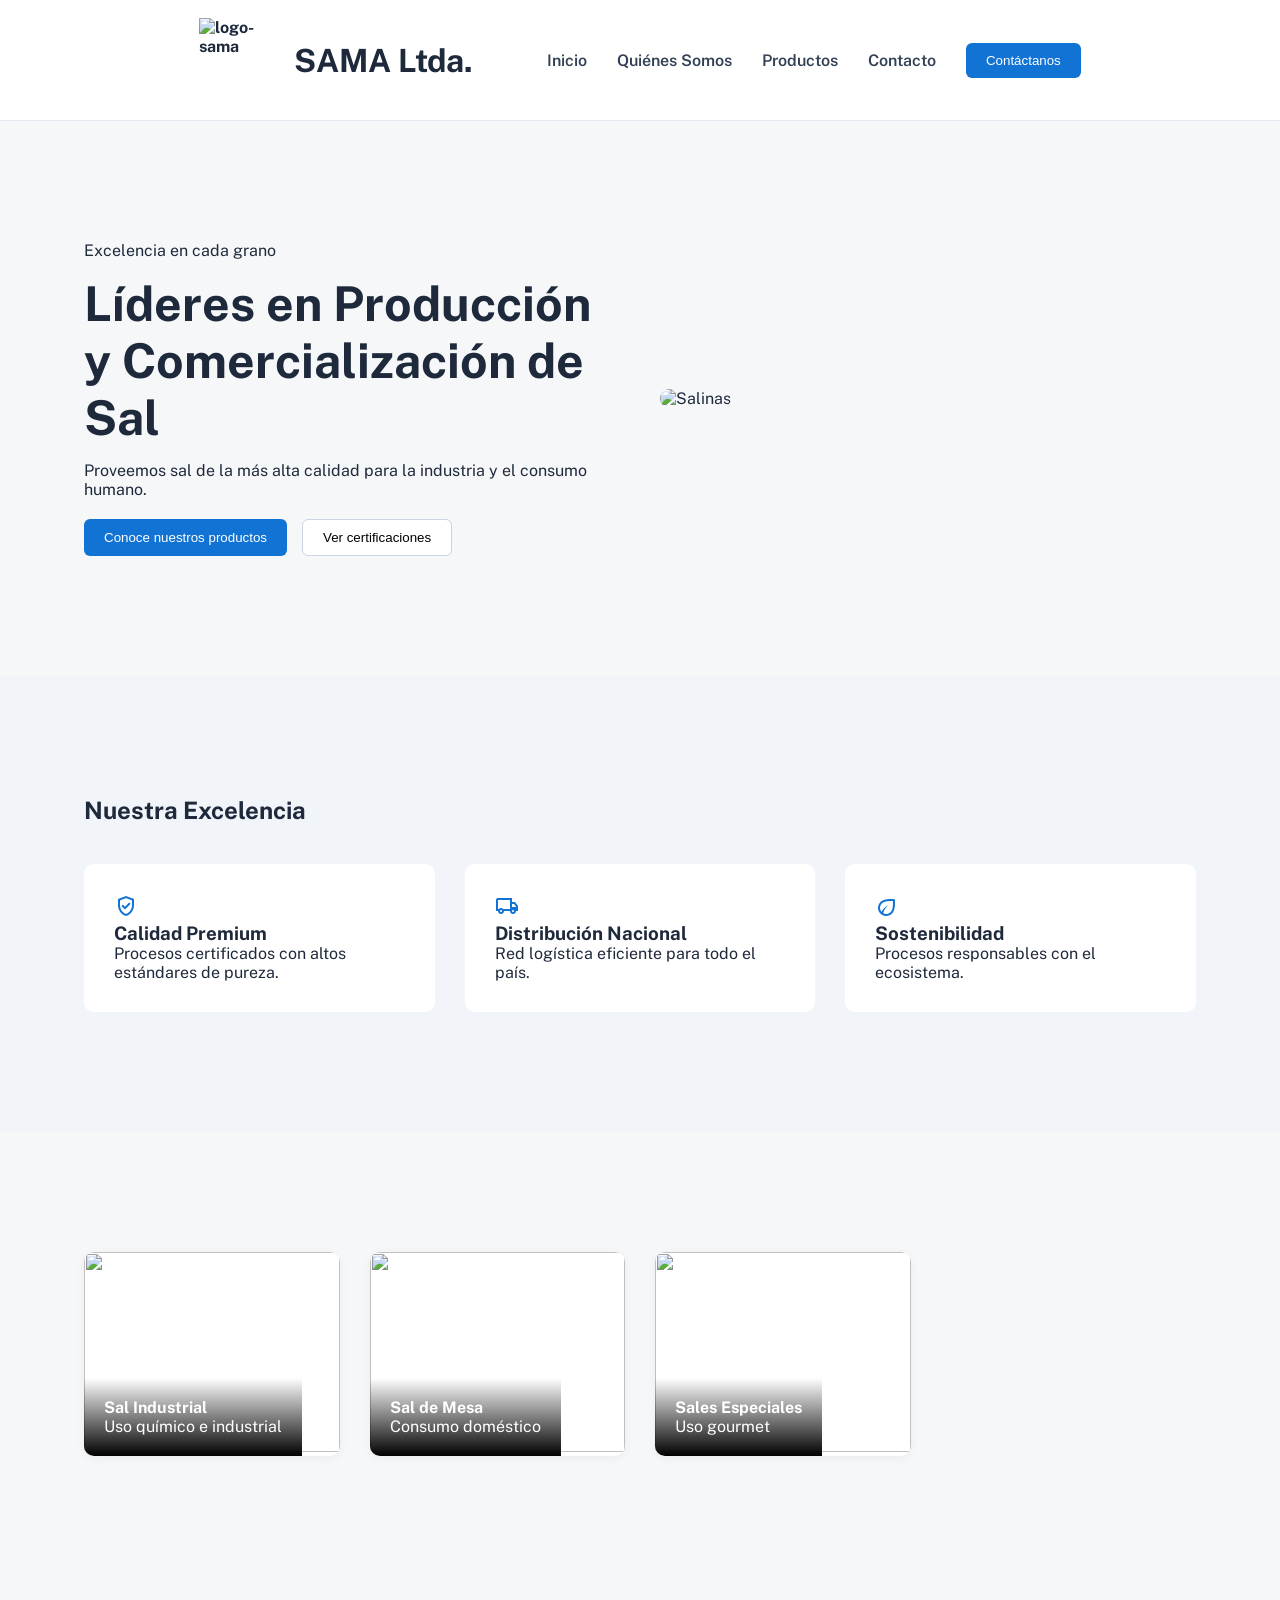
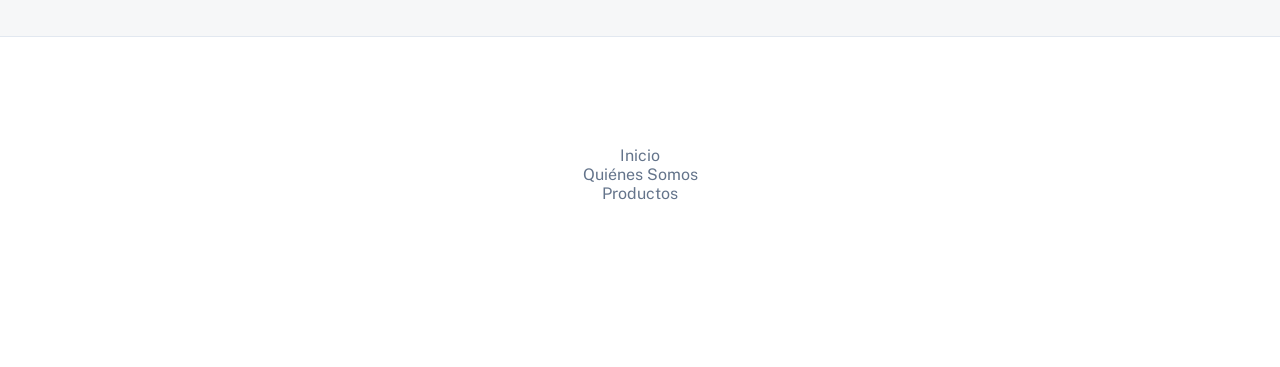
==== index.html @ d06d7b98 "Agregando archivos webpage-borrador SAMA Ltda." ====
<!DOCTYPE html>
<html lang="es">

<head>
<meta charset="UTF-8">
<meta name="viewport" content="width=device-width, initial-scale=1.0">

<title>SAMA Ltda | Producción de Sal</title>

<link rel="stylesheet" href="css/styles.css">
<link rel="stylesheet" href="css/responsive.css">

<link href="https://fonts.googleapis.com/css2?family=Public+Sans:wght@300;400;500;700;900&display=swap" rel="stylesheet">
<link href="https://fonts.googleapis.com/css2?family=Material+Symbols+Outlined" rel="stylesheet">

</head>

<body>

<header class="header">

<div class="container nav-container">

<div class="logo">
<img src="http://samaltda.com/gallery_gen/f4891564b318f2318266f83e5033b9e4.jpg" alt="logo-sama" width="85px" height="85px">
<h1>SAMA Ltda.</h1>
</div>

<nav id="nav-menu" class="nav-menu">

<a href="index.html" class="active">Inicio</a>
<a href="/pages/quienes-somos.html">Quiénes Somos</a>
<a href="/pages/productos.html">Productos</a>
<a href="/pages/contacto.html">Contacto</a>

<button class="btn-primary">Contáctanos</button>

</nav>

<button id="menu-btn" class="menu-btn">
<span class="material-symbols-outlined">menu</span>
</button>

</div>

</header>

<main>

<section class="hero">

<div class="container hero-grid">

<div class="hero-content">

<span class="hero-label">Excelencia en cada grano</span>

<h1>
Líderes en Producción y Comercialización de Sal
</h1>

<p>
Proveemos sal de la más alta calidad para la industria y el consumo humano.
</p>

<div class="hero-buttons">

<button class="btn-primary">
Conoce nuestros productos
</button>

<button class="btn-secondary">
Ver certificaciones
</button>

</div>

</div>

<div class="hero-image">

<img src="img/salinas.jpg" alt="Salinas">

</div>

</div>

</section>

<section class="features">

<div class="container">

<h2>Nuestra Excelencia</h2>

<div class="features-grid">

<div class="feature-card">

<span class="material-symbols-outlined icon">
verified_user
</span>

<h3>Calidad Premium</h3>

<p>
Procesos certificados con altos estándares de pureza.
</p>

</div>

<div class="feature-card">

<span class="material-symbols-outlined icon">
local_shipping
</span>

<h3>Distribución Nacional</h3>

<p>
Red logística eficiente para todo el país.
</p>

</div>

<div class="feature-card">

<span class="material-symbols-outlined icon">
eco
</span>

<h3>Sostenibilidad</h3>

<p>
Procesos responsables con el ecosistema.
</p>

</div>

</div>

</div>

</section>

<section class="products-preview">

<div class="container">

<div class="products-grid">

<div class="product-card">

<img src="img/sal-industrial.jpg">

<div class="product-info">

<h4>Sal Industrial</h4>

<p>Uso químico e industrial</p>

</div>

</div>

<div class="product-card">

<img src="img/sal-mesa.jpg">

<div class="product-info">

<h4>Sal de Mesa</h4>

<p>Consumo doméstico</p>

</div>

</div>

<div class="product-card">

<img src="img/sal-gourmet.jpg">

<div class="product-info">

<h4>Sales Especiales</h4>

<p>Uso gourmet</p>

</div>

</div>

</div>

</div>

</section>

</main>

<footer class="footer">

<div class="container footer-grid">

<div>

<h3>SAMA Ltda.</h3>

<p>
Líderes en la industria salinera con más de 25 años de experiencia.
</p>

</div>

<div>

<h4>Navegación</h4>

<ul>
<li><a href="index.html">Inicio</a></li>
<li><a href="quienes-somos.html">Quiénes Somos</a></li>
<li><a href="productos.html">Productos</a></li>
</ul>

</div>

<div>

<h4>Contacto</h4>

<ul>
<li>contacto@samaltda.com</li>
<li>+57 300 000 0000</li>
</ul>

</div>

</div>


<p class="copyright">
© 2026 SAMA Ltda. – Todos los derechos reservados.
</p><br>
<small>Powered by Fidian Peralta López</small>

</footer>

<script src="/css/js/menu.js"></script>

</body>
</html>
---- css/styles.css ----
*{
margin:0;
padding:0;
box-sizing:border-box;
}

body{
font-family:'Public Sans', sans-serif;
background:#f6f7f8;
color:#1e293b;
}

.container{
width:90%;
max-width:1200px;
margin:auto;
}

.header{
background:white;
border-bottom:1px solid #e5e7eb;
position:sticky;
top:0;
z-index:100;
}

.nav-container{
display:flex;
justify-content:space-between;
align-items:center;
height:70px;
}

.logo{
display:flex;
align-items:center;
gap:10px;
font-weight:bold;
}

.nav-menu{
display:flex;
gap:30px;
align-items:center;
}

.nav-menu a{
text-decoration:none;
color:#334155;
font-weight:600;
}

.btn-primary{
background:#1173d4;
color:white;
padding:10px 20px;
border:none;
border-radius:6px;
cursor:pointer;
}

.btn-secondary{
border:1px solid #cbd5e1;
background:white;
padding:10px 20px;
border-radius:6px;
}

.menu-btn{
display:none;
background:none;
border:none;
cursor:pointer;
}

.hero{
padding:80px 0;
}

.hero-grid{
display:grid;
grid-template-columns:1fr 1fr;
gap:40px;
align-items:center;
}

.hero-content h1{
font-size:3rem;
margin:15px 0;
}

.hero-buttons{
display:flex;
gap:15px;
margin-top:20px;
}

.hero-image img{
width:100%;
border-radius:12px;
}

.features{
padding:80px 0;
background:#f1f5f9;
}

.features-grid{
display:grid;
grid-template-columns:repeat(3,1fr);
gap:30px;
margin-top:40px;
}

.feature-card{
background:white;
padding:30px;
border-radius:10px;
}

.icon{
color:#1173d4;
font-size:40px;
}

.products-preview{
padding:80px 0;
}

.products-grid{
display:grid;
grid-template-columns:repeat(3,1fr);
gap:30px;
}

.product-card{
position:relative;
overflow:hidden;
border-radius:12px;
}

.product-card img{
width:100%;
}

.product-info{
position:absolute;
bottom:0;
color:white;
padding:20px;
background:linear-gradient(transparent,black);
}

.footer{
background:#0f172a;
color:white;
padding:60px 0;
}

.footer-grid{
display:grid;
grid-template-columns:repeat(3,1fr);
gap:40px;
}

/*.footer a{
color:white;
text-decoration:none;
}*/

.copyright{
text-align:center;
margin-top:40px;
font-size:14px;
}

.about-hero{
padding:100px 0;
}

.text-primary{
color:#1173d4;
}

.hero-badge{
position:absolute;
bottom:-20px;
left:-20px;
background:white;
padding:20px;
border-radius:10px;
display:flex;
gap:10px;
align-items:center;
box-shadow:0 10px 25px rgba(0,0,0,0.1);
}

.mission-section{
background:#f1f5f9;
padding:80px 0;
}

.mission-grid{
display:grid;
grid-template-columns:1fr 1fr;
gap:40px;
}

.mission-card{
background:white;
padding:40px;
border-radius:10px;
}

.history-section{
padding:100px 0;
}

.history-grid{
display:grid;
grid-template-columns:1fr 1fr;
gap:50px;
align-items:center;
}

.history-stats{
display:flex;
gap:40px;
margin-top:20px;
}

.history-stats strong{
font-size:2rem;
}

.history-gallery{
display:grid;
grid-template-columns:1fr 1fr;
gap:15px;
}

.history-gallery img{
width:100%;
border-radius:10px;
}

.quality-section{
background:#0f172a;
color:white;
padding:100px 0;
}

.quality-title{
text-align:center;
margin-bottom:50px;
}

.quality-grid{
display:grid;
grid-template-columns:repeat(3,1fr);
gap:40px;
text-align:center;
}

.quality-card span{
font-size:50px;
color:#1173d4;
}

.products-page{
padding:80px 0;
}

.products-title{
margin-bottom:40px;
}

.products-title h1{
font-size:3rem;
margin-bottom:10px;
}

.products-title p{
color:#64748b;
max-width:600px;
}

.product-filters{
display:flex;
gap:10px;
margin-bottom:40px;
flex-wrap:wrap;
}

.product-filters button{
padding:10px 18px;
border:1px solid #e2e8f0;
background:white;
border-radius:6px;
cursor:pointer;
}

.filter-active{
background:#1173d4;
color:white;
}

.products-grid{
display:grid;
grid-template-columns:repeat(4,1fr);
gap:30px;
}

.product-card{
background:white;
border-radius:10px;
overflow:hidden;
box-shadow:0 2px 10px rgba(0,0,0,0.05);
transition:0.3s;
}

.product-card:hover{
transform:translateY(-5px);
box-shadow:0 10px 20px rgba(0,0,0,0.1);
}

.product-card img{
width:100%;
height:200px;
object-fit:cover;
}

.product-content{
padding:20px;
display:flex;
flex-direction:column;
height:100%;
}

.product-content h3{
margin-bottom:10px;
}

.product-content p{
color:#64748b;
font-size:14px;
margin-bottom:15px;
}

.product-uses strong{
font-size:12px;
text-transform:uppercase;
color:#1173d4;
}

.product-btn{
margin-top:20px;
display:flex;
align-items:center;
justify-content:center;
gap:5px;
}

.featured-product{
margin-top:80px;
}

.featured-grid{
display:grid;
grid-template-columns:1fr 1fr;
gap:40px;
background:white;
border-radius:12px;
overflow:hidden;
}

.featured-grid img{
width:100%;
height:100%;
object-fit:cover;
}

.featured-content{
padding:40px;
}

.featured-label{
color:#1173d4;
font-weight:bold;
font-size:12px;
text-transform:uppercase;
}

.featured-content h2{
font-size:2rem;
margin:10px 0;
}

.featured-actions{
display:flex;
gap:20px;
margin-top:20px;
align-items:center;
}

*{
margin:0;
padding:0;
box-sizing:border-box;
}

body{
font-family:"Public Sans",sans-serif;
background:#f6f7f8;
color:#1e293b;
}

/* HEADER */

.header{
display:flex;
justify-content:space-between;
align-items:center;
padding:20px 10%;
background:white;
border-bottom:1px solid #e2e8f0;
}

.logo{
display:flex;
align-items:center;
gap:10px;
font-weight:700;
}

.logo span{
color:#1173d4;
font-size:32px;
}

.nav{
display:flex;
gap:25px;
}

.nav a{
text-decoration:none;
color:#475569;
font-weight:500;
}

.nav a.active{
color:#1173d4;
}

/* CONTENEDOR */

.container{
max-width:1200px;
margin:auto;
padding:40px 20px;
}

/* INTRO */

.intro h1{
font-size:40px;
margin-bottom:15px;
}

.intro p{
max-width:700px;
color:#64748b;
}

/* GRID */

.contact-grid{
display:grid;
grid-template-columns:1fr 1fr;
gap:50px;
margin-top:40px;
}

/* FORMULARIO */

.form-card{
background:white;
padding:30px;
border-radius:10px;
border:1px solid #e2e8f0;
}

.form-card h2{
margin-bottom:20px;
}

.form-row{
display:flex;
gap:20px;
}

.form-group{
display:flex;
flex-direction:column;
margin-bottom:15px;
width:100%;
}

.form-group label{
font-size:14px;
margin-bottom:5px;
font-weight:600;
}

.form-group input,
.form-group textarea{
padding:12px;
border-radius:6px;
border:1px solid #cbd5e1;
font-size:14px;
}

/* BOTÓN */

.btn{
width:100%;
padding:14px;
background:#1173d4;
color:white;
border:none;
border-radius:8px;
font-weight:600;
cursor:pointer;
}

.btn:hover{
background:#0f63b5;
}

/* INFO */

.info{
display:flex;
flex-direction:column;
gap:20px;
}

.contact-card{
display:flex;
align-items:center;
gap:15px;
background:#e8f1fb;
padding:15px;
border-radius:8px;
}

.contact-card span{
background:#1173d4;
color:white;
padding:10px;
border-radius:6px;
}

/* OFICINA */

.office{
background:white;
padding:25px;
border-radius:10px;
border:1px solid #e2e8f0;
}

.office h2{
margin-bottom:10px;
}

.map{
margin-top:15px;
height:250px;
overflow:hidden;
border-radius:8px;
}

.map iframe{
width:100%;
height:100%;
border:none;
}

.schedule{
margin-top:10px;
color:#64748b;
}

/* FOOTER */

.footer{
margin-top:60px;
padding:30px;
text-align:center;
border-top:1px solid #e2e8f0;
background:white;
}

.footer div{
margin-top:10px;
}

.footer a{
margin:0 10px;
color:#64748b;
text-decoration:none;
}

/* RESPONSIVE */
---- css/responsive.css ----
@media(max-width:900px){

.hero-grid{
grid-template-columns:1fr;
}

.features-grid{
grid-template-columns:1fr;
}

.products-grid{
grid-template-columns:1fr;
}

.footer-grid{
grid-template-columns:1fr;
}

.nav-menu{
display:none;
flex-direction:column;
position:absolute;
top:70px;
left:0;
background:white;
width:100%;
padding:20px;
}

.nav-menu.active{
display:flex;
}

.menu-btn{
display:block;
}

}

@media(max-width:900px){

.mission-grid{
grid-template-columns:1fr;
}

.history-grid{
grid-template-columns:1fr;
}

.quality-grid{
grid-template-columns:1fr;
}

.hero-badge{
display:none;
}

}

@media(max-width:1000px){

.products-grid{
grid-template-columns:repeat(2,1fr);
}

.featured-grid{
grid-template-columns:1fr;
}

}

@media(max-width:600px){

.products-grid{
grid-template-columns:1fr;
}

}

@media(max-width:900px){

.contact-grid{
grid-template-columns:1fr;
}

.form-row{
flex-direction:column;
}

.header{
flex-direction:column;
gap:10px;
}

}
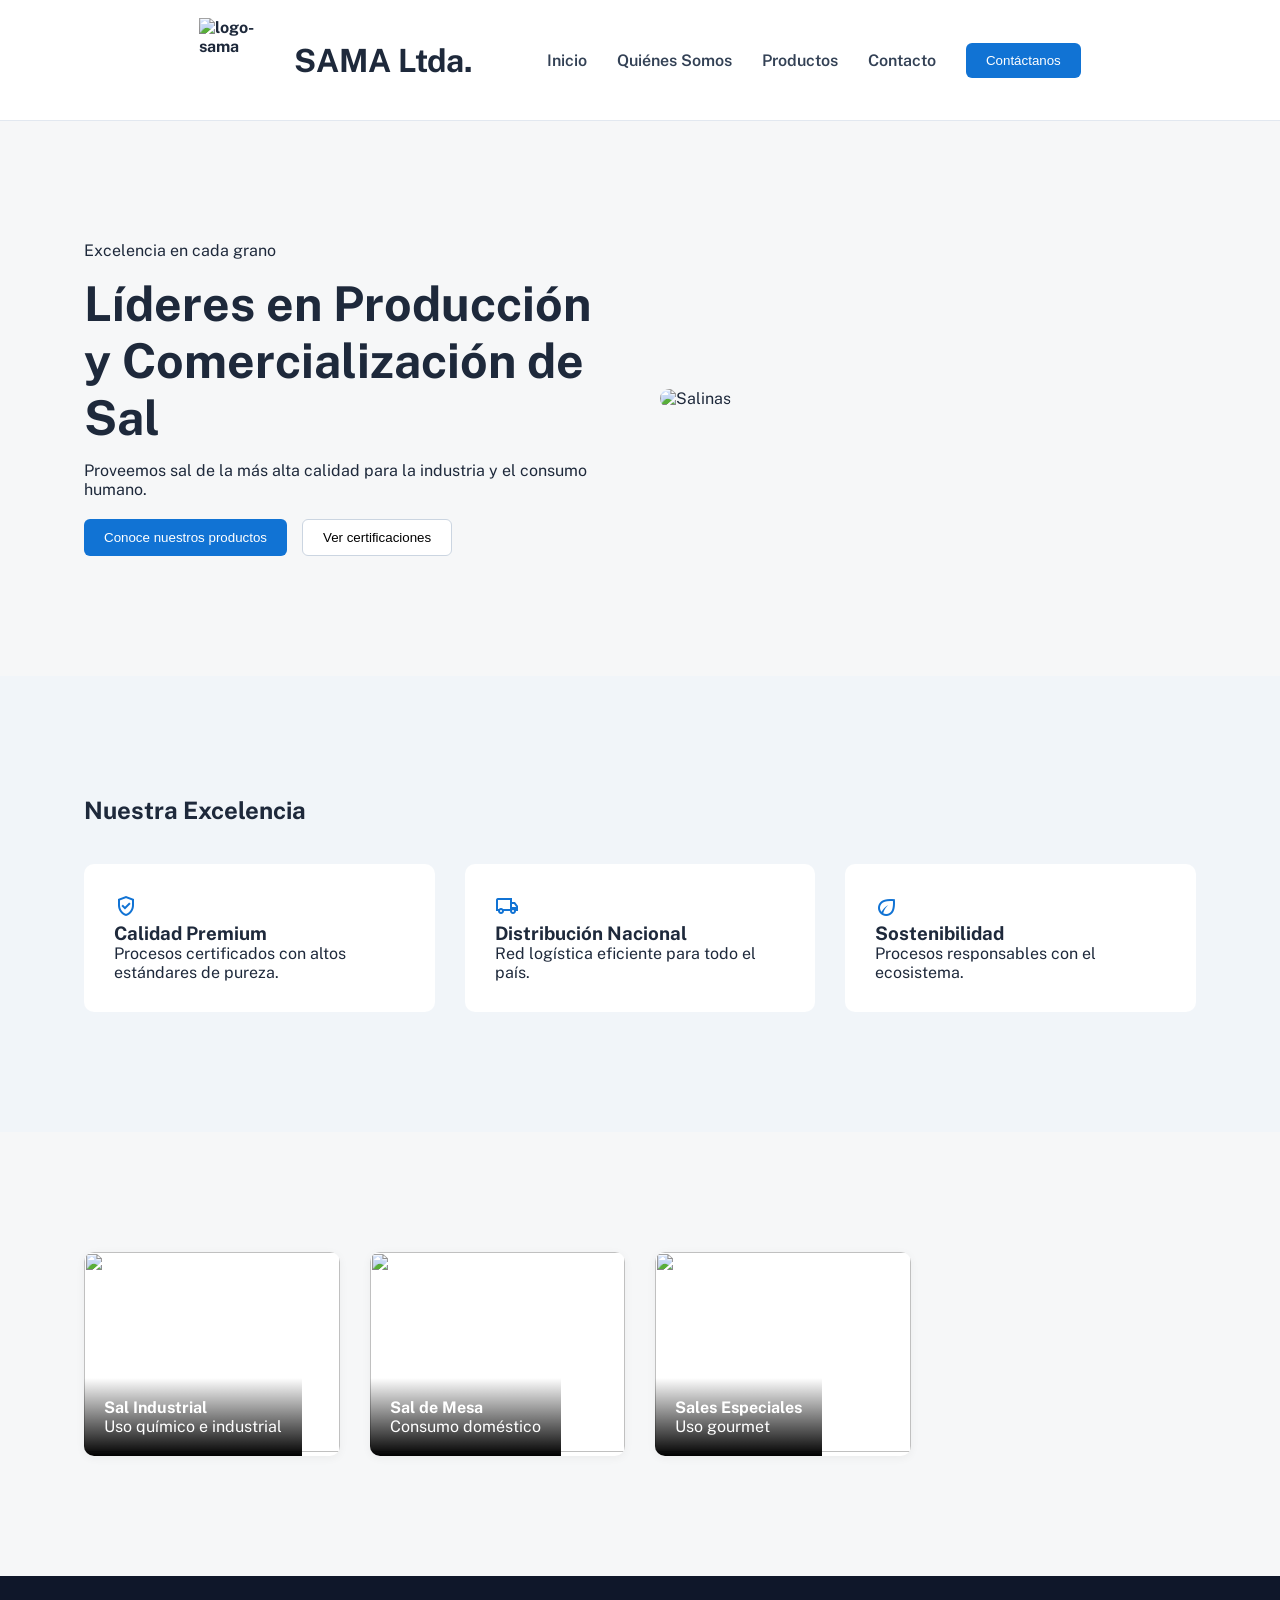
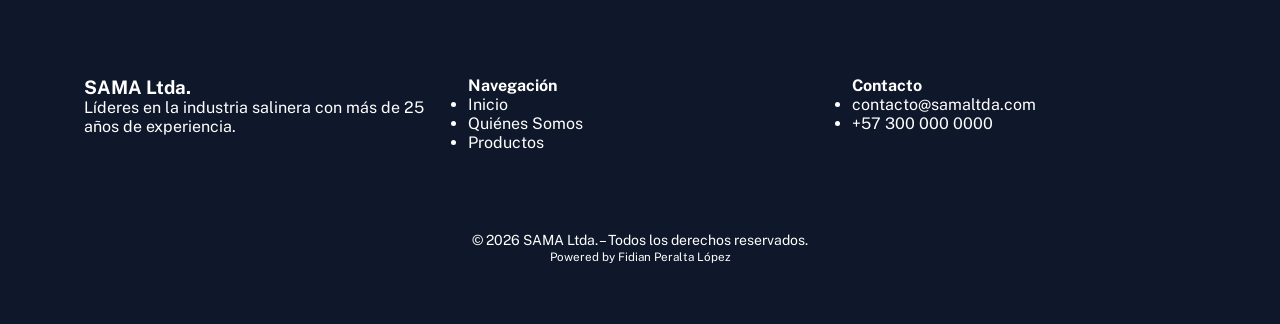
==== commit dd4abdb4: "Corrigiendo el prettier del código" ====
--- a/index.html
+++ b/index.html
@@ -2,251 +2,194 @@
 <html lang="es">
 
 <head>
-<meta charset="UTF-8">
-<meta name="viewport" content="width=device-width, initial-scale=1.0">
-
-<title>SAMA Ltda | Producción de Sal</title>
-
-<link rel="stylesheet" href="css/styles.css">
-<link rel="stylesheet" href="css/responsive.css">
-
-<link href="https://fonts.googleapis.com/css2?family=Public+Sans:wght@300;400;500;700;900&display=swap" rel="stylesheet">
-<link href="https://fonts.googleapis.com/css2?family=Material+Symbols+Outlined" rel="stylesheet">
-
+    <meta charset="UTF-8">
+    <meta name="viewport" content="width=device-width, initial-scale=1.0">
+    <title>SAMA Ltda | Producción de Sal</title>
+    <link rel="stylesheet" href="css/styles.css">
+    <link rel="stylesheet" href="css/responsive.css">
+    <link href="https://fonts.googleapis.com/css2?family=Public+Sans:wght@300;400;500;700;900&display=swap" rel="stylesheet">
+    <link href="https://fonts.googleapis.com/css2?family=Material+Symbols+Outlined" rel="stylesheet">
 </head>
 
 <body>
+    <header class="header">
+        <div class="container nav-container">
 
-<header class="header">
+            <div class="logo">
+                <img src="http://samaltda.com/gallery_gen/f4891564b318f2318266f83e5033b9e4.jpg" alt="logo-sama" width="85px" height="85px">
+                <h1>SAMA Ltda.</h1>
+            </div>
 
-<div class="container nav-container">
+            <nav id="nav-menu" class="nav-menu">
+                <a href="index.html" class="active">Inicio</a>
+                <a href="/pages/quienes-somos.html">Quiénes Somos</a>
+                <a href="/pages/productos.html">Productos</a>
+                <a href="/pages/contacto.html">Contacto</a>
+                <button class="btn-primary">Contáctanos</button>
+            </nav>
 
-<div class="logo">
-<img src="http://samaltda.com/gallery_gen/f4891564b318f2318266f83e5033b9e4.jpg" alt="logo-sama" width="85px" height="85px">
-<h1>SAMA Ltda.</h1>
-</div>
+            <button id="menu-btn" class="menu-btn">
+                <span class="material-symbols-outlined">menu</span>
+            </button>
+        </div>
+    </header>
 
-<nav id="nav-menu" class="nav-menu">
+    <main>
+        <section class="hero">
+            <div class="container hero-grid">
+                <div class="hero-content">
+                    <span class="hero-label">Excelencia en cada grano</span>
+                    <h1>Líderes en Producción y Comercialización de Sal</h1>
+                    <p>Proveemos sal de la más alta calidad para la industria y el consumo humano.</p>
+                    <div class="hero-buttons">
+                        <button class="btn-primary">Conoce nuestros productos</button>
+                        <button class="btn-secondary">Ver certificaciones</button>
+                    </div>
+                </div>
 
-<a href="index.html" class="active">Inicio</a>
-<a href="/pages/quienes-somos.html">Quiénes Somos</a>
-<a href="/pages/productos.html">Productos</a>
-<a href="/pages/contacto.html">Contacto</a>
+                <div class="hero-image">
+                    <img src="https://www.semana.com/resizer/dBWEmVdp8KTfyrgP4Wg1_u69P3k=/1280x720/smart/filters:format(jpg):quality(80)/cloudfront-us-east-1.images.arcpublishing.com/semana/AMUCGOQCUVFAFHEULSF5IHHKMQ.jpg" alt="Salinas">
+                </div>
+            </div>
+        </section>
 
-<button class="btn-primary">Contáctanos</button>
+        <section class="features">
 
-</nav>
+        <div class="container">
 
-<button id="menu-btn" class="menu-btn">
-<span class="material-symbols-outlined">menu</span>
-</button>
+        <h2>Nuestra Excelencia</h2>
 
-</div>
+        <div class="features-grid">
 
-</header>
+        <div class="feature-card">
 
-<main>
+        <span class="material-symbols-outlined icon">
+        verified_user
+        </span>
 
-<section class="hero">
+        <h3>Calidad Premium</h3>
 
-<div class="container hero-grid">
+        <p>
+        Procesos certificados con altos estándares de pureza.
+        </p>
 
-<div class="hero-content">
+        </div>
 
-<span class="hero-label">Excelencia en cada grano</span>
+        <div class="feature-card">
 
-<h1>
-Líderes en Producción y Comercialización de Sal
-</h1>
+        <span class="material-symbols-outlined icon">
+        local_shipping
+        </span>
 
-<p>
-Proveemos sal de la más alta calidad para la industria y el consumo humano.
-</p>
+        <h3>Distribución Nacional</h3>
 
-<div class="hero-buttons">
+        <p>
+        Red logística eficiente para todo el país.
+        </p>
 
-<button class="btn-primary">
-Conoce nuestros productos
-</button>
+        </div>
 
-<button class="btn-secondary">
-Ver certificaciones
-</button>
+        <div class="feature-card">
 
-</div>
+        <span class="material-symbols-outlined icon">
+        eco
+        </span>
 
-</div>
+        <h3>Sostenibilidad</h3>
 
-<div class="hero-image">
+        <p>
+        Procesos responsables con el ecosistema.
+        </p>
 
-<img src="img/salinas.jpg" alt="Salinas">
+        </div>
 
-</div>
+        </div>
 
-</div>
+        </div>
 
-</section>
+        </section>
 
-<section class="features">
+        <section class="products-preview">
 
-<div class="container">
+        <div class="container">
 
-<h2>Nuestra Excelencia</h2>
+        <div class="products-grid">
 
-<div class="features-grid">
+        <div class="product-card">
 
-<div class="feature-card">
+        <img src="img/sal-industrial.jpg">
 
-<span class="material-symbols-outlined icon">
-verified_user
-</span>
+        <div class="product-info">
 
-<h3>Calidad Premium</h3>
+        <h4>Sal Industrial</h4>
 
-<p>
-Procesos certificados con altos estándares de pureza.
-</p>
+        <p>Uso químico e industrial</p>
 
-</div>
+        </div>
 
-<div class="feature-card">
+        </div>
 
-<span class="material-symbols-outlined icon">
-local_shipping
-</span>
+        <div class="product-card">
 
-<h3>Distribución Nacional</h3>
+        <img src="img/sal-mesa.jpg">
 
-<p>
-Red logística eficiente para todo el país.
-</p>
+        <div class="product-info">
 
-</div>
+        <h4>Sal de Mesa</h4>
 
-<div class="feature-card">
+        <p>Consumo doméstico</p>
 
-<span class="material-symbols-outlined icon">
-eco
-</span>
+        </div>
 
-<h3>Sostenibilidad</h3>
+        </div>
 
-<p>
-Procesos responsables con el ecosistema.
-</p>
+        <div class="product-card">
 
-</div>
+        <img src="img/sal-gourmet.jpg">
 
-</div>
+        <div class="product-info">
 
-</div>
+        <h4>Sales Especiales</h4>
 
-</section>
+        <p>Uso gourmet</p>
 
-<section class="products-preview">
+        </div>
 
-<div class="container">
+        </div>
 
-<div class="products-grid">
+        </div>
 
-<div class="product-card">
+        </div>
 
-<img src="img/sal-industrial.jpg">
+        </section>
+    </main>
 
-<div class="product-info">
+    <footer class="footer">
+        <div class="container footer-grid">
+            <div>
+                <h3>SAMA Ltda.</h3>
+                <p>Líderes en la industria salinera con más de 25 años de experiencia.</p>
+            </div>
 
-<h4>Sal Industrial</h4>
+            <div>
+                <h4>Navegación</h4>
+                <ul>
+                    <li><a href="index.html">Inicio</a></li>
+                    <li><a href="quienes-somos.html">Quiénes Somos</a></li>
+                    <li><a href="productos.html">Productos</a></li>
+                </ul>
+            </div>
 
-<p>Uso químico e industrial</p>
-
-</div>
-
-</div>
-
-<div class="product-card">
-
-<img src="img/sal-mesa.jpg">
-
-<div class="product-info">
-
-<h4>Sal de Mesa</h4>
-
-<p>Consumo doméstico</p>
-
-</div>
-
-</div>
-
-<div class="product-card">
-
-<img src="img/sal-gourmet.jpg">
-
-<div class="product-info">
-
-<h4>Sales Especiales</h4>
-
-<p>Uso gourmet</p>
-
-</div>
-
-</div>
-
-</div>
-
-</div>
-
-</section>
-
-</main>
-
-<footer class="footer">
-
-<div class="container footer-grid">
-
-<div>
-
-<h3>SAMA Ltda.</h3>
-
-<p>
-Líderes en la industria salinera con más de 25 años de experiencia.
-</p>
-
-</div>
-
-<div>
-
-<h4>Navegación</h4>
-
-<ul>
-<li><a href="index.html">Inicio</a></li>
-<li><a href="quienes-somos.html">Quiénes Somos</a></li>
-<li><a href="productos.html">Productos</a></li>
-</ul>
-
-</div>
-
-<div>
-
-<h4>Contacto</h4>
-
-<ul>
-<li>contacto@samaltda.com</li>
-<li>+57 300 000 0000</li>
-</ul>
-
-</div>
-
-</div>
-
-
-<p class="copyright">
-© 2026 SAMA Ltda. – Todos los derechos reservados.
-</p><br>
-<small>Powered by Fidian Peralta López</small>
-
-</footer>
-
-<script src="/css/js/menu.js"></script>
-
+            <div>
+                <h4>Contacto</h4>
+                <ul>
+                <li>contacto@samaltda.com</li>
+                <li>+57 300 000 0000</li>
+            </ul>
+            </div>
+        </div>
+        <p class="copyright">© 2026 SAMA Ltda. – Todos los derechos reservados. <br><small>Powered by Fidian Peralta López</small></p>
+    </footer>
+    <script src="/css/js/menu.js"></script>
 </body>
 </html>
--- a/css/styles.css
+++ b/css/styles.css
@@ -163,10 +163,10 @@
 gap:40px;
 }
 
-/*.footer a{
+.footer a{
 color:white;
 text-decoration:none;
-}*/
+}
 
 .copyright{
 text-align:center;
@@ -595,7 +595,7 @@
 
 /* FOOTER */
 
-.footer{
+/*.footer{
 margin-top:60px;
 padding:30px;
 text-align:center;
@@ -611,7 +611,7 @@
 margin:0 10px;
 color:#64748b;
 text-decoration:none;
-}
+}*/
 
 /* RESPONSIVE */
 
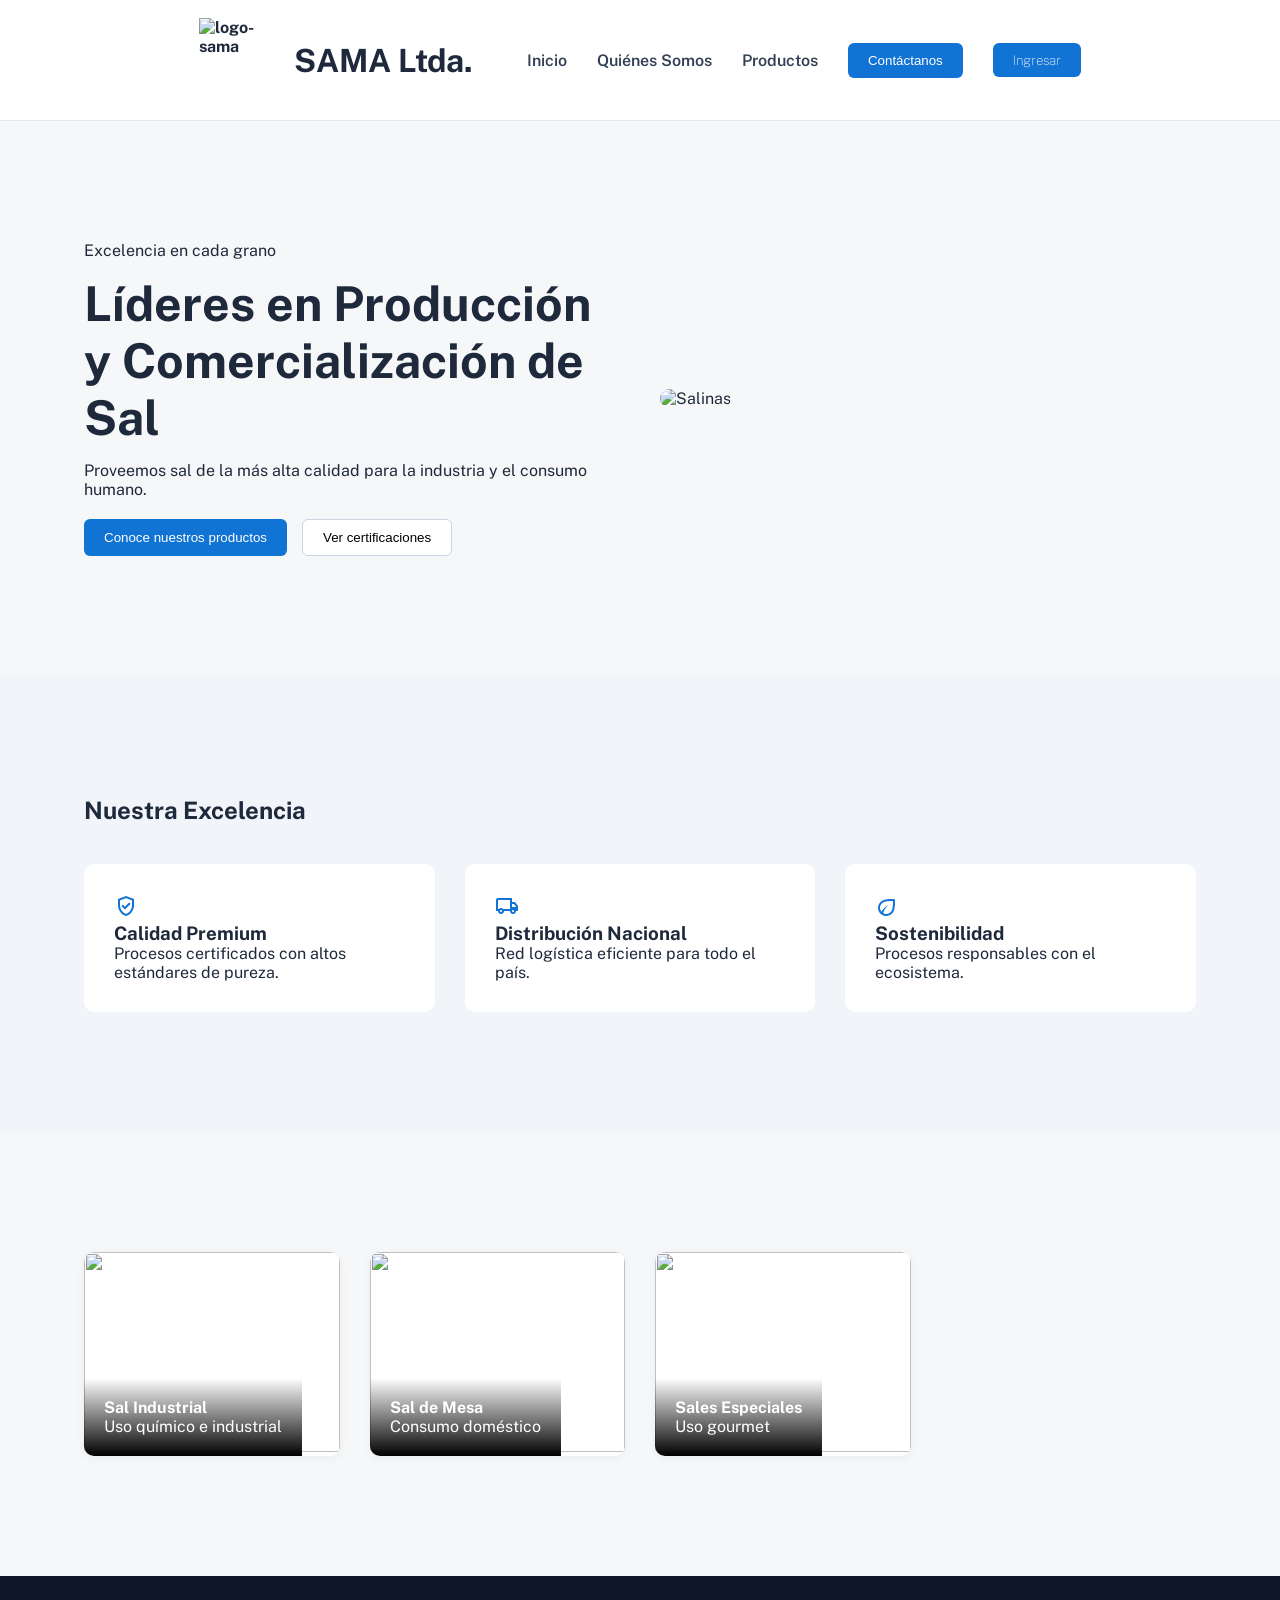
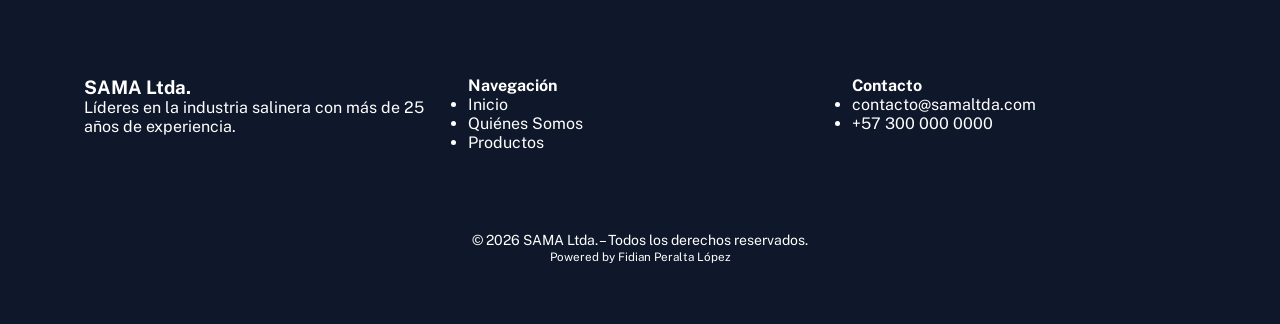
==== commit 96f8a2f2: "Agregando login y recovery" ====
--- a/index.html
+++ b/index.html
@@ -24,8 +24,8 @@
                 <a href="index.html" class="active">Inicio</a>
                 <a href="/pages/quienes-somos.html">Quiénes Somos</a>
                 <a href="/pages/productos.html">Productos</a>
-                <a href="/pages/contacto.html">Contacto</a>
-                <button class="btn-primary">Contáctanos</button>
+                <a href="/pages/contacto.html"><button class="btn-primary">Contáctanos</button></a>                
+                <a href="/pages/login.html" target="_blank" rel="noopener noreferrer">Ingresar</a>
             </nav>
 
             <button id="menu-btn" class="menu-btn">
--- a/css/styles.css
+++ b/css/styles.css
@@ -57,6 +57,16 @@
 border:none;
 border-radius:6px;
 cursor:pointer;
+}
+.nav-menu > :nth-child(5){
+background:#1173d4;
+color:white;
+padding:9px 20px;
+border:none;
+border-radius:6px;
+cursor:pointer;
+font-weight: lighter;
+font-size: smaller;
 }
 
 .btn-secondary{
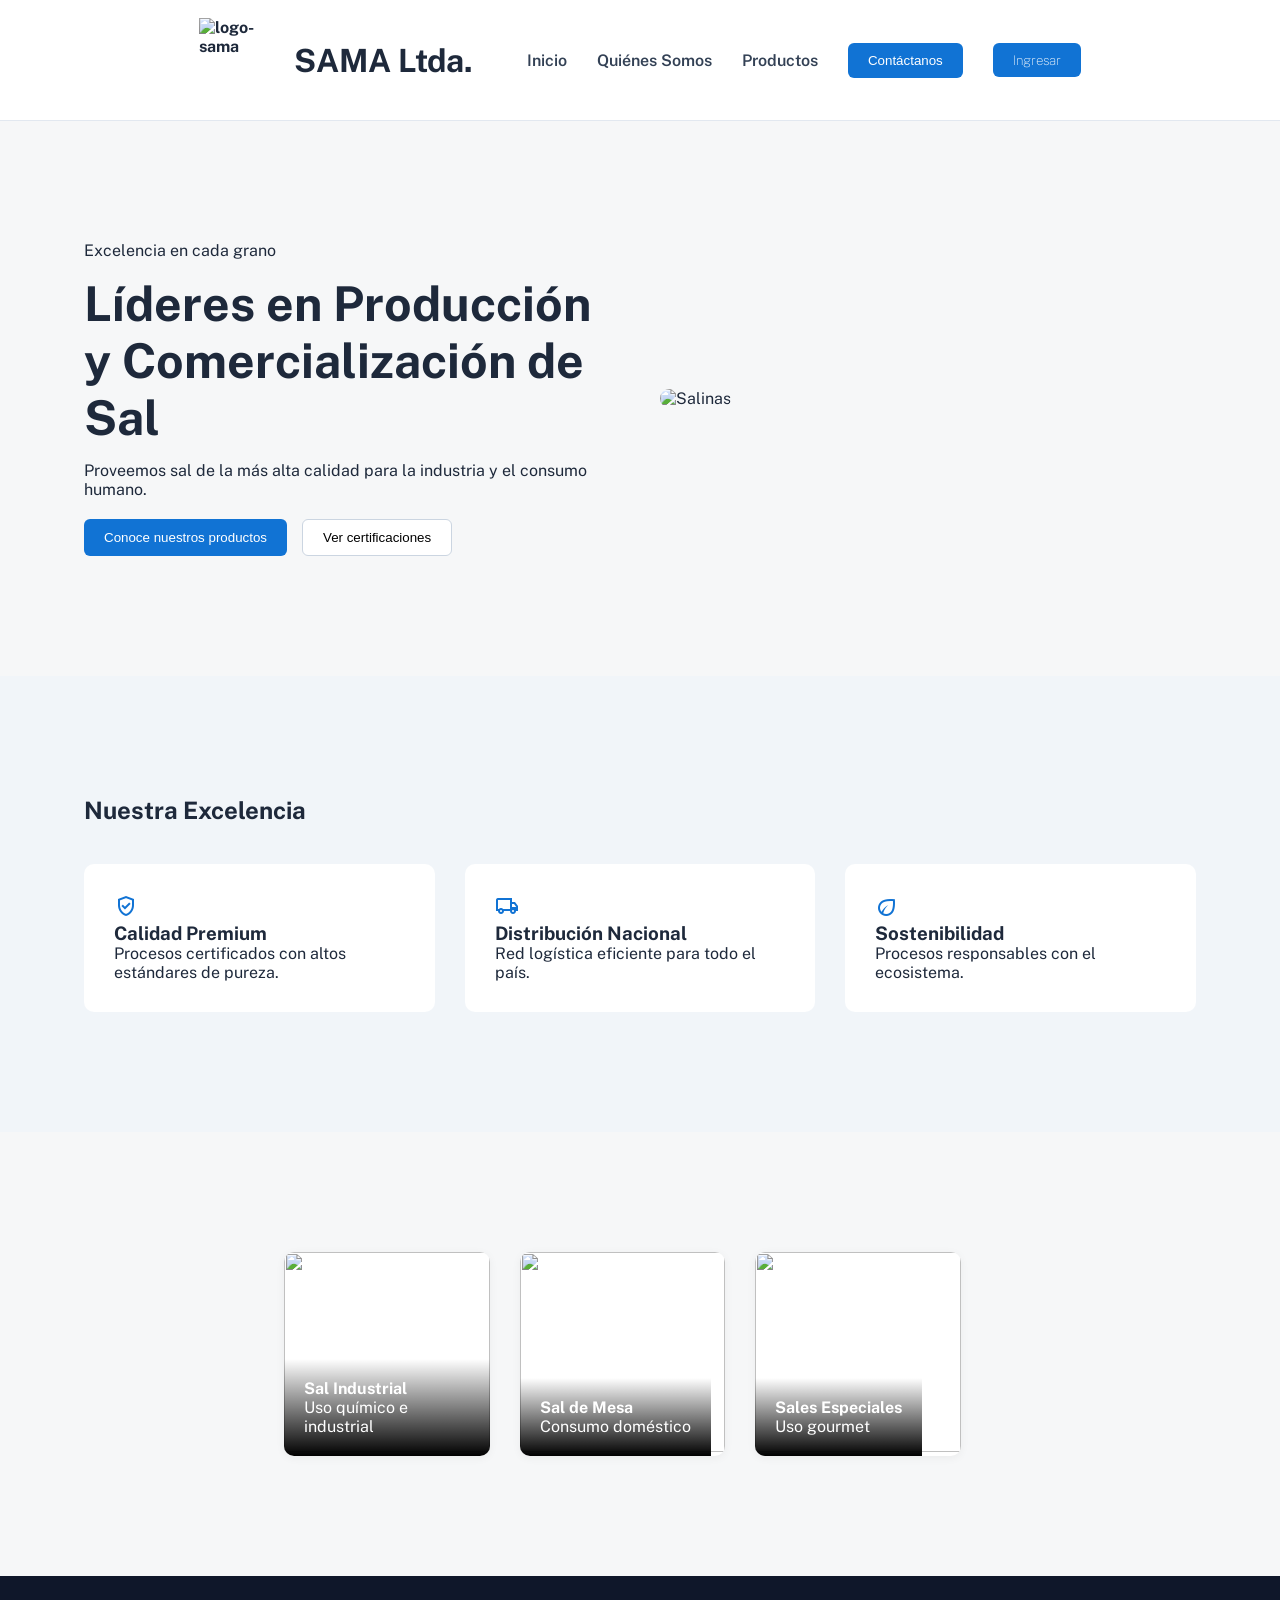
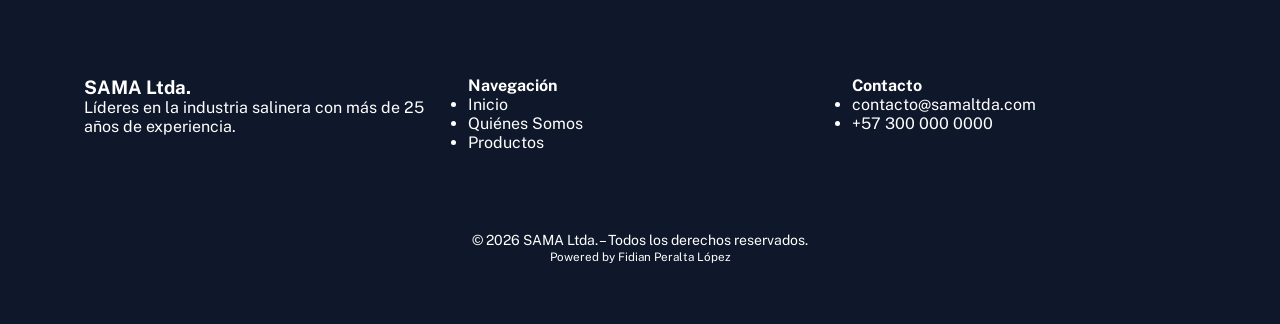
==== commit 559ae054: "Agregando una imagenes al index" ====
--- a/index.html
+++ b/index.html
@@ -117,7 +117,7 @@
 
         <div class="product-card">
 
-        <img src="img/sal-industrial.jpg">
+        <img src="https://www.semana.com/resizer/v2/UCFULXWKPBDB3CWEZHL53F4M7E.jpeg?auth=59d5d064c862c6a734c6762d50724074491765d4c8f9a2f428b0257f3290f59d&smart=true&quality=75&width=1280&fitfill=false">
 
         <div class="product-info">
 
@@ -131,7 +131,7 @@
 
         <div class="product-card">
 
-        <img src="img/sal-mesa.jpg">
+        <img src="https://th.bing.com/th/id/OIP.Z7lWYgf9CGW4sLnmJLg1MQHaF-?w=235&h=188&c=7&r=0&o=7&pid=1.7&rm=3">
 
         <div class="product-info">
 
@@ -145,7 +145,7 @@
 
         <div class="product-card">
 
-        <img src="img/sal-gourmet.jpg">
+        <img src="https://th.bing.com/th/id/OIP.zRJ2SAcNFdFlNiGs3bLeAgHaHa?w=213&h=213&c=7&r=0&o=7&pid=1.7&rm=3">
 
         <div class="product-info">
 
--- a/css/styles.css
+++ b/css/styles.css
@@ -138,6 +138,7 @@
 }
 
 .products-grid{
+margin-left: 200px;
 display:grid;
 grid-template-columns:repeat(3,1fr);
 gap:30px;
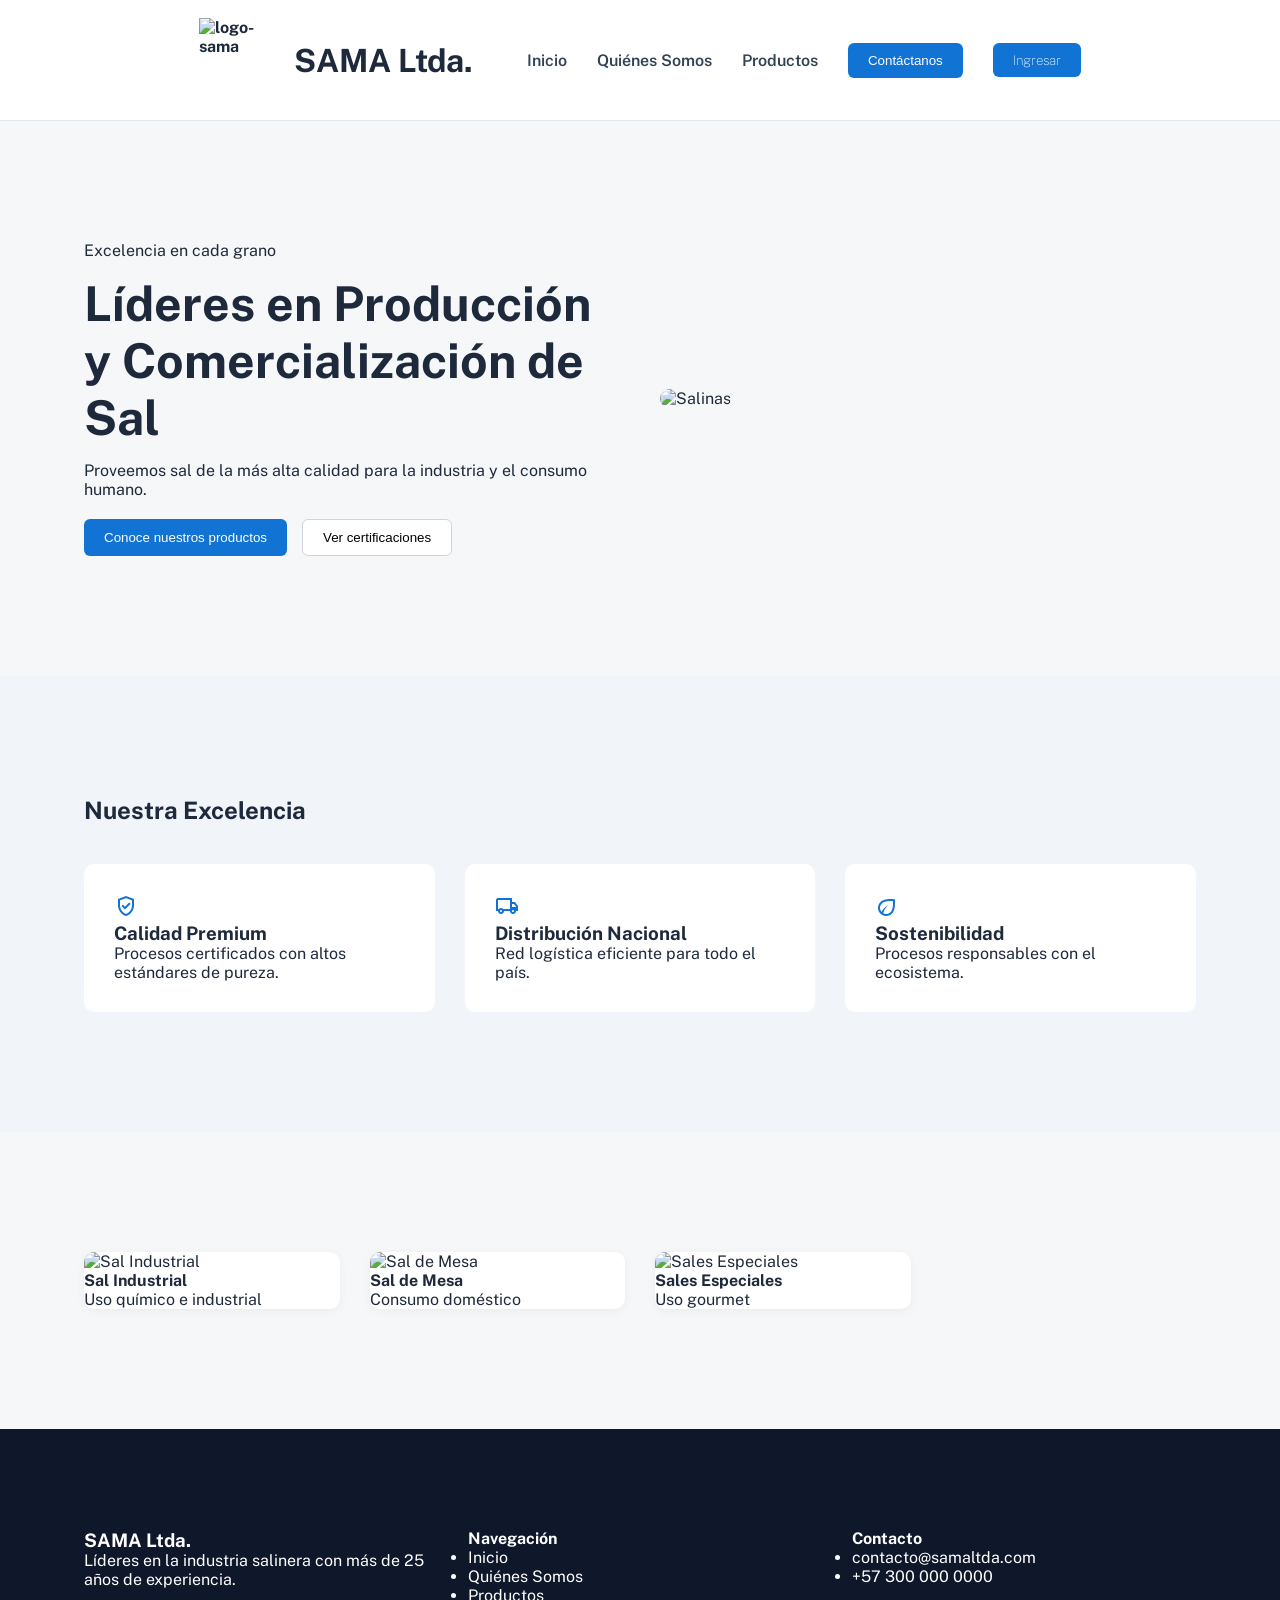
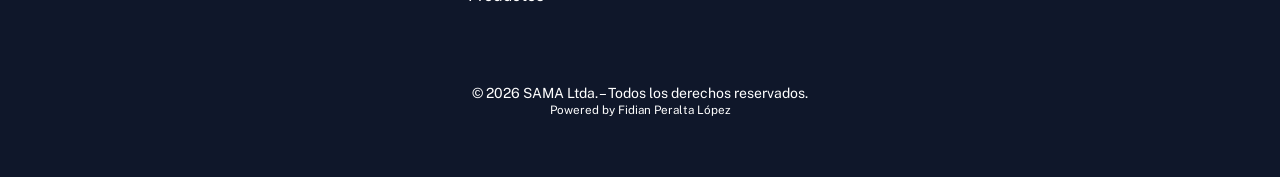
==== commit b770fd5c: "Agregando una imagenes, arreglando css y html" ====
--- a/index.html
+++ b/index.html
@@ -5,8 +5,8 @@
     <meta charset="UTF-8">
     <meta name="viewport" content="width=device-width, initial-scale=1.0">
     <title>SAMA Ltda | Producción de Sal</title>
-    <link rel="stylesheet" href="css/styles.css">
-    <link rel="stylesheet" href="css/responsive.css">
+    <link rel="stylesheet" href="./css/styles.css">
+    <link rel="stylesheet" href="./css/responsive.css">
     <link href="https://fonts.googleapis.com/css2?family=Public+Sans:wght@300;400;500;700;900&display=swap" rel="stylesheet">
     <link href="https://fonts.googleapis.com/css2?family=Material+Symbols+Outlined" rel="stylesheet">
 </head>
@@ -117,7 +117,7 @@
 
         <div class="product-card">
 
-        <img src="https://www.semana.com/resizer/v2/UCFULXWKPBDB3CWEZHL53F4M7E.jpeg?auth=59d5d064c862c6a734c6762d50724074491765d4c8f9a2f428b0257f3290f59d&smart=true&quality=75&width=1280&fitfill=false">
+        <img src="https://www.semana.com/resizer/v2/UCFULXWKPBDB3CWEZHL53F4M7E.jpeg?auth=59d5d064c862c6a734c6762d50724074491765d4c8f9a2f428b0257f3290f59d&smart=true&quality=75&width=1280&fitfill=false" alt="Sal Industrial">
 
         <div class="product-info">
 
@@ -131,7 +131,7 @@
 
         <div class="product-card">
 
-        <img src="https://th.bing.com/th/id/OIP.Z7lWYgf9CGW4sLnmJLg1MQHaF-?w=235&h=188&c=7&r=0&o=7&pid=1.7&rm=3">
+        <img src="https://th.bing.com/th/id/OIP.Z7lWYgf9CGW4sLnmJLg1MQHaF-?w=235&h=188&c=7&r=0&o=7&pid=1.7&rm=3" alt="Sal de Mesa">
 
         <div class="product-info">
 
@@ -145,7 +145,7 @@
 
         <div class="product-card">
 
-        <img src="https://th.bing.com/th/id/OIP.zRJ2SAcNFdFlNiGs3bLeAgHaHa?w=213&h=213&c=7&r=0&o=7&pid=1.7&rm=3">
+        <img src="https://th.bing.com/th/id/OIP.zRJ2SAcNFdFlNiGs3bLeAgHaHa?w=213&h=213&c=7&r=0&o=7&pid=1.7&rm=3" alt="Sales Especiales">
 
         <div class="product-info">
 
@@ -175,8 +175,8 @@
                 <h4>Navegación</h4>
                 <ul>
                     <li><a href="index.html">Inicio</a></li>
-                    <li><a href="quienes-somos.html">Quiénes Somos</a></li>
-                    <li><a href="productos.html">Productos</a></li>
+                    <li><a href="pages/quienes-somos.html">Quiénes Somos</a></li>
+                    <li><a href="pages/productos.html">Productos</a></li>
                 </ul>
             </div>
 
@@ -190,6 +190,6 @@
         </div>
         <p class="copyright">© 2026 SAMA Ltda. – Todos los derechos reservados. <br><small>Powered by Fidian Peralta López</small></p>
     </footer>
-    <script src="/css/js/menu.js"></script>
+    <script src="./css/js/menu.js"></script>
 </body>
 </html>
--- a/css/styles.css
+++ b/css/styles.css
@@ -138,7 +138,6 @@
 }
 
 .products-grid{
-margin-left: 200px;
 display:grid;
 grid-template-columns:repeat(3,1fr);
 gap:30px;
@@ -154,14 +153,6 @@
 width:100%;
 }
 
-.product-info{
-position:absolute;
-bottom:0;
-color:white;
-padding:20px;
-background:linear-gradient(transparent,black);
-}
-
 .footer{
 background:#0f172a;
 color:white;
@@ -328,6 +319,7 @@
 overflow:hidden;
 box-shadow:0 2px 10px rgba(0,0,0,0.05);
 transition:0.3s;
+position: relative;
 }
 
 .product-card:hover{
@@ -341,11 +333,13 @@
 object-fit:cover;
 }
 
-.product-content{
-padding:20px;
-display:flex;
-flex-direction:column;
-height:100%;
+.product-content {
+    position: static;
+    bottom: 0;
+    color: #1173d4;
+    padding: 20px;
+    /*background: linear-gradient(transparent, black);*/
+    width: 100%;
 }
 
 .product-content h3{
--- a/css/responsive.css
+++ b/css/responsive.css
@@ -1,95 +1,65 @@
-@media(max-width:900px){
+@media (max-width: 900px) {
+    .hero-grid,
+    .features-grid,
+    .footer-grid,
+    .mission-grid,
+    .history-grid,
+    .quality-grid,
+    .contact-grid {
+        grid-template-columns: 1fr;
+    }
 
-.hero-grid{
-grid-template-columns:1fr;
+    .products-grid {
+        grid-template-columns: 1fr;
+        margin-left: 0;
+    }
+
+    .nav-menu {
+        display: none;
+        flex-direction: column;
+        position: absolute;
+        top: 70px;
+        left: 0;
+        background: white;
+        width: 100%;
+        padding: 20px;
+    }
+
+    .nav-menu.active {
+        display: flex;
+    }
+
+    .menu-btn {
+        display: block;
+    }
+
+    .hero-badge {
+        display: none;
+    }
+
+    .form-row {
+        flex-direction: column;
+    }
+
+    .header {
+        flex-direction: column;
+        gap: 10px;
+    }
 }
 
-.features-grid{
-grid-template-columns:1fr;
+/* Media query para max-width:1000px */
+@media (max-width: 1000px) {
+    .products-grid {
+        grid-template-columns: repeat(2, 1fr);
+    }
+    .featured-grid {
+        grid-template-columns: 1fr;
+    }
 }
 
-.products-grid{
-grid-template-columns:1fr;
-}
-
-.footer-grid{
-grid-template-columns:1fr;
-}
-
-.nav-menu{
-display:none;
-flex-direction:column;
-position:absolute;
-top:70px;
-left:0;
-background:white;
-width:100%;
-padding:20px;
-}
-
-.nav-menu.active{
-display:flex;
-}
-
-.menu-btn{
-display:block;
-}
-
-}
-
-@media(max-width:900px){
-
-.mission-grid{
-grid-template-columns:1fr;
-}
-
-.history-grid{
-grid-template-columns:1fr;
-}
-
-.quality-grid{
-grid-template-columns:1fr;
-}
-
-.hero-badge{
-display:none;
-}
-
-}
-
-@media(max-width:1000px){
-
-.products-grid{
-grid-template-columns:repeat(2,1fr);
-}
-
-.featured-grid{
-grid-template-columns:1fr;
-}
-
-}
-
-@media(max-width:600px){
-
-.products-grid{
-grid-template-columns:1fr;
-}
-
-}
-
-@media(max-width:900px){
-
-.contact-grid{
-grid-template-columns:1fr;
-}
-
-.form-row{
-flex-direction:column;
-}
-
-.header{
-flex-direction:column;
-gap:10px;
-}
-
+/* Media query para max-width:600px */
+@media (max-width: 600px) {
+    .products-grid {
+        grid-template-columns: 1fr;
+    }
 }
